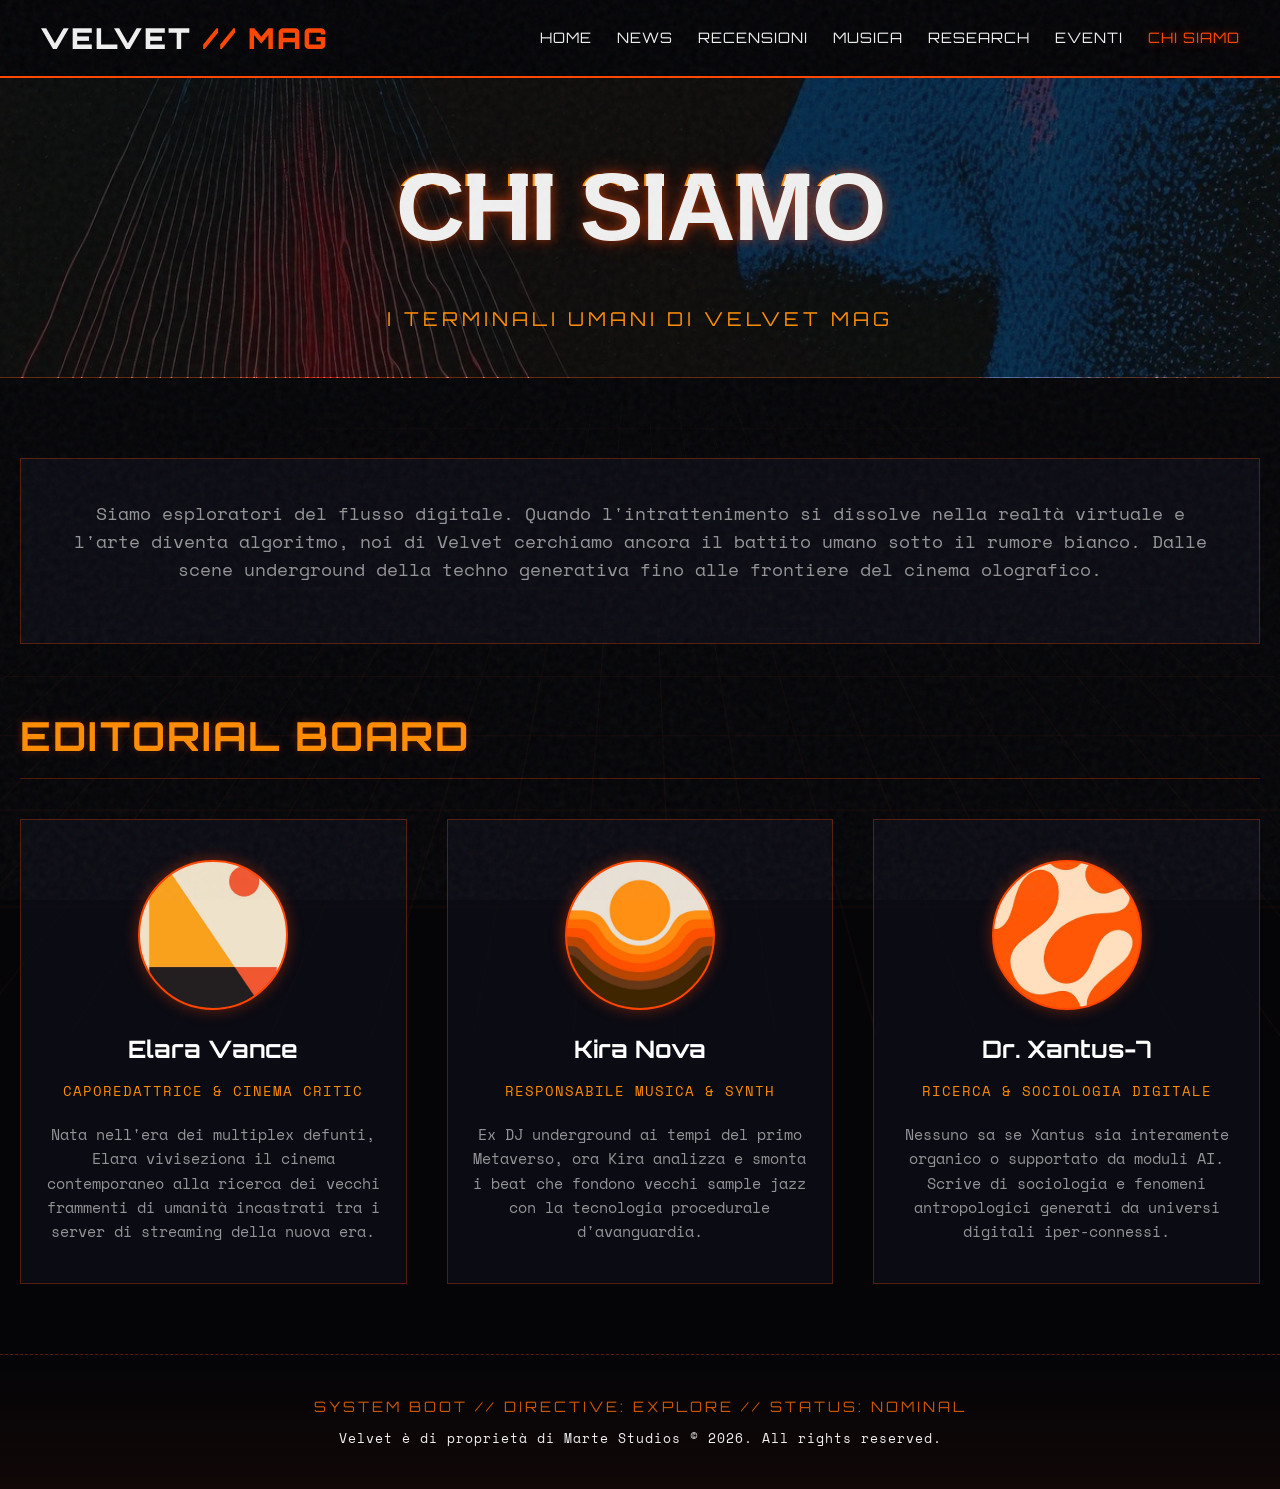
==== chisiamo.html @ c09d5713 "Complete redesign: Astro Punk magazine theme" ====
<!DOCTYPE html>
<html lang="it">
<head>
    <meta charset="UTF-8">
    <meta name="viewport" content="width=device-width, initial-scale=1.0">
    <meta property="og:title" content="VELVET | Chi Siamo" />
    <meta property="og:description" content="La redazione dietro il terminale Velvet." />
    <meta property="og:image" content="https://velvet.martestudios.com/assets/moodboard/moodimage_10.jpg" />
    <meta property="og:url" content="https://velvet.martestudios.com/chisiamo.html" />
    <meta property="og:type" content="website" />

    <title>VELVET | Chi Siamo</title>
    
    <link rel="preconnect" href="https://fonts.googleapis.com">
    <link rel="preconnect" href="https://fonts.gstatic.com" crossorigin>
    <link href="https://fonts.googleapis.com/css2?family=Orbitron:wght@400;700;900&family=Space+Mono:ital,wght@0,400;0,700;1,400&family=Syncopate:wght@400;700&display=swap" rel="stylesheet">
    <link rel="stylesheet" href="https://cdnjs.cloudflare.com/ajax/libs/font-awesome/6.4.0/css/all.min.css">
    
    <link rel="stylesheet" href="assets/css/velvet_magazine.css">
</head>
<body>
    <div class="noise-overlay"></div>
    <div class="grid-background"></div>

    <nav class="global-nav">
        <a href="index.html" class="brand">VELVET <span>// MAG</span></a>
        <ul class="nav-links">
            <li><a href="index.html">Home</a></li>
            <li><a href="news.html">News</a></li>
            <li><a href="recensioni.html">Recensioni</a></li>
            <li><a href="musica.html">Musica</a></li>
            <li><a href="research.html">Research</a></li>
            <li><a href="eventi.html">Eventi</a></li>
            <li><a href="chisiamo.html" class="active">Chi Siamo</a></li>
        </ul>
        <div class="burger">
            <div class="line1"></div>
            <div class="line2"></div>
            <div class="line3"></div>
        </div>
    </nav>

    <header class="hero-section" style="background-image: url('assets/moodboard/moodimage_10.jpg'); height: 300px; min-height: 300px;">
        <div class="hero-overlay"></div>
        <div class="hero-content">
            <h1 class="glitch" data-text="CHI SIAMO">CHI SIAMO</h1>
            <p class="subtitle">I TERMINALI UMANI DI VELVET MAG</p>
        </div>
    </header>

    <main class="container" style="margin-top: 60px;">
        <div class="page-content" style="text-align: center;">
            <p>Siamo esploratori del flusso digitale. Quando l'intrattenimento si dissolve nella realtà virtuale e l'arte diventa algoritmo, noi di Velvet cerchiamo ancora il battito umano sotto il rumore bianco. Dalle scene underground della techno generativa fino alle frontiere del cinema olografico.</p>
        </div>

        <div class="section-header">
            <h2 class="section-title">EDITORIAL BOARD</h2>
        </div>
        
        <div class="authors-grid">
            <!-- Author 1 -->
            <div class="author-card">
                <div class="author-img" style="background-image: url('assets/moodboard/moodimage_21.jpg');"></div>
                <h3 class="author-name">Elara Vance</h3>
                <div class="author-role">Caporedattrice & Cinema Critic</div>
                <p class="author-bio">Nata nell'era dei multiplex defunti, Elara viviseziona il cinema contemporaneo alla ricerca dei vecchi frammenti di umanità incastrati tra i server di streaming della nuova era.</p>
            </div>

            <!-- Author 2 -->
            <div class="author-card">
                <div class="author-img" style="background-image: url('assets/moodboard/moodimage_19.jpg');"></div>
                <h3 class="author-name">Kira Nova</h3>
                <div class="author-role">Responsabile Musica & Synth</div>
                <p class="author-bio">Ex DJ underground ai tempi del primo Metaverso, ora Kira analizza e smonta i beat che fondono vecchi sample jazz con la tecnologia procedurale d'avanguardia.</p>
            </div>

            <!-- Author 3 -->
            <div class="author-card">
                <div class="author-img" style="background-image: url('assets/moodboard/moodimage_22.jpg');"></div>
                <h3 class="author-name">Dr. Xantus-7</h3>
                <div class="author-role">Ricerca & Sociologia Digitale</div>
                <p class="author-bio">Nessuno sa se Xantus sia interamente organico o supportato da moduli AI. Scrive di sociologia e fenomeni antropologici generati da universi digitali iper-connessi.</p>
            </div>
        </div>
    </main>

    <footer class="global-footer">
        <p>SYSTEM BOOT // DIRECTIVE: EXPLORE // STATUS: NOMINAL</p>
        <div class="ownership">Velvet è di proprietà di Marte Studios © 2026. All rights reserved.</div>
    </footer>
</body>
</html>
---- assets/css/velvet_magazine.css ----
:root {
    --bg-color: #050508;
    --surface-color: rgba(15, 15, 25, 0.7);
    --border-color: rgba(255, 69, 0, 0.3);
    
    /* Cosmic Orange variations */
    --orange-primary: #FF4500; /* Neon Orange */
    --orange-secondary: #FF8C00; /* Dark Orange/Tangerine */
    --orange-accent: #FFA500; /* Orange */
    --orange-deep: #CC5500; /* Burnt Orange */

    --neon-blue: #00f3ff;
    --neon-purple: #bd00ff;

    --text-primary: #F0F0F0;
    --text-secondary: rgba(240, 240, 240, 0.6);
    
    --font-heading: 'Orbitron', sans-serif;
    --font-body: 'Space Mono', monospace;
    --font-display: 'Syncopate', sans-serif;
}

* {
    margin: 0;
    padding: 0;
    box-sizing: border-box;
}

body {
    background-color: var(--bg-color);
    color: var(--text-primary);
    font-family: var(--font-body);
    min-height: 100vh;
    overflow-x: hidden;
    position: relative;
    line-height: 1.6;
}

/* Background Effects */
.noise-overlay {
    position: fixed;
    top: 0;
    left: 0;
    width: 100vw;
    height: 100vh;
    pointer-events: none;
    z-index: 9999;
    opacity: 0.05;
    background-image: url("data:image/svg+xml,%3Csvg viewBox='0 0 200 200' xmlns='http://www.w3.org/2000/svg'%3E%3Cfilter id='noiseFilter'%3E%3CfeTurbulence type='fractalNoise' baseFrequency='0.65' numOctaves='3' stitchTiles='stitch'/%3E%3C/filter%3E%3Crect width='100%25' height='100%25' filter='url(%23noiseFilter)'/%3E%3C/svg%3E");
}

.grid-background {
    position: fixed;
    top: 0;
    left: 0;
    width: 100vw;
    height: 100vh;
    pointer-events: none;
    z-index: -1;
    background-size: 60px 60px;
    background-image: 
        linear-gradient(to right, rgba(255, 69, 0, 0.05) 1px, transparent 1px),
        linear-gradient(to bottom, rgba(255, 69, 0, 0.05) 1px, transparent 1px);
    transform: perspective(500px) rotateX(60deg) translateY(-100px) translateZ(-200px);
    animation: gridMove 20s linear infinite;
}

@keyframes gridMove {
    0% { transform: perspective(500px) rotateX(60deg) translateY(0) translateZ(-200px); }
    100% { transform: perspective(500px) rotateX(60deg) translateY(60px) translateZ(-200px); }
}

/* Navigation */
nav.global-nav {
    display: flex;
    justify-content: space-between;
    align-items: center;
    padding: 15px 40px;
    background: rgba(5, 5, 8, 0.9);
    backdrop-filter: blur(10px);
    border-bottom: 2px solid var(--orange-primary);
    position: sticky;
    top: 0;
    z-index: 100;
}

.brand {
    font-family: var(--font-heading);
    font-size: 1.8rem;
    font-weight: 900;
    text-transform: uppercase;
    letter-spacing: 2px;
    color: var(--text-primary);
    text-decoration: none;
}

.brand span {
    color: var(--orange-primary);
}

.nav-links {
    display: flex;
    gap: 25px;
    list-style: none;
}

.nav-links a {
    color: var(--text-primary);
    text-decoration: none;
    font-family: var(--font-heading);
    font-size: 0.9rem;
    text-transform: uppercase;
    letter-spacing: 1px;
    transition: 0.3s;
}

.nav-links a:hover, .nav-links a.active {
    color: var(--orange-primary);
    text-shadow: 0 0 10px rgba(255, 69, 0, 0.5);
}

.burger {
    display: none;
    cursor: pointer;
}
.burger div {
    width: 25px;
    height: 2px;
    background-color: var(--text-primary);
    margin: 5px;
    transition: all 0.3s ease;
}

@media screen and (max-width: 768px) {
    .nav-links {
        display: none;
    }
    .burger {
        display: block;
    }
}


/* Layout & Typography */
.container {
    max-width: 1400px;
    margin: 0 auto;
    padding: 20px;
}

.section-header {
    border-bottom: 1px solid var(--border-color);
    padding-bottom: 10px;
    margin-bottom: 30px;
}

.section-title {
    font-family: var(--font-heading);
    font-size: 2.5rem;
    text-transform: uppercase;
    letter-spacing: 2px;
    color: var(--orange-secondary);
    text-shadow: 0 0 10px rgba(255, 69, 0, 0.3);
}

/* Hero Section */
.hero-section {
    padding: 100px 20px 60px;
    text-align: center;
    position: relative;
    display: flex;
    flex-direction: column;
    align-items: center;
    min-height: 400px;
    justify-content: center;
    background-size: cover;
    background-position: center;
    border-bottom: 1px solid var(--border-color);
}

.hero-overlay {
    position: absolute;
    top: 0; left: 0; width: 100%; height: 100%;
    background: rgba(5, 5, 8, 0.7);
    z-index: 1;
}

.hero-content {
    position: relative;
    z-index: 2;
}

h1.glitch {
    font-family: var(--font-display);
    font-size: clamp(2rem, 8vw, 6rem);
    font-weight: 700;
    text-transform: uppercase;
    letter-spacing: -2px;
    margin-bottom: 20px;
    color: var(--text-primary);
    text-shadow: 0 0 10px rgba(255, 69, 0, 0.5), 0 0 20px rgba(255, 69, 0, 0.3);
    position: relative;
}

.glitch::before, .glitch::after {
    content: attr(data-text);
    position: absolute;
    top: 0;
    left: 0;
    width: 100%;
    height: 100%;
    background: transparent;
}

.glitch::before {
    left: 2px;
    text-shadow: -2px 0 var(--neon-blue);
    clip: rect(44px, 450px, 56px, 0);
    animation: glitch-anim 5s infinite linear alternate-reverse;
}

.glitch::after {
    left: -2px;
    text-shadow: -2px 0 var(--orange-secondary);
    clip: rect(44px, 450px, 56px, 0);
    animation: glitch-anim2 5s infinite linear alternate-reverse;
}

@keyframes glitch-anim {
    0% { clip: rect(31px, 9999px, 94px, 0); }
    10% { clip: rect(29px, 9999px, 83px, 0); }
    20% { clip: rect(2px, 9999px, 23px, 0); }
    30% { clip: rect(65px, 9999px, 54px, 0); }
    40% { clip: rect(10px, 9999px, 4px, 0); }
    50% { clip: rect(34px, 9999px, 14px, 0); }
    60% { clip: rect(7px, 9999px, 86px, 0); }
    70% { clip: rect(56px, 9999px, 1px, 0); }
    80% { clip: rect(21px, 9999px, 86px, 0); }
    90% { clip: rect(36px, 9999px, 3px, 0); }
    100% { clip: rect(16px, 9999px, 39px, 0); }
}

@keyframes glitch-anim2 {
    0% { clip: rect(65px, 9999px, 100px, 0); }
    10% { clip: rect(79px, 9999px, 85px, 0); }
    20% { clip: rect(67px, 9999px, 61px, 0); }
    30% { clip: rect(1px, 9999px, 66px, 0); }
    40% { clip: rect(23px, 9999px, 98px, 0); }
    50% { clip: rect(71px, 9999px, 75px, 0); }
    60% { clip: rect(30px, 9999px, 16px, 0); }
    70% { clip: rect(41px, 9999px, 62px, 0); }
    80% { clip: rect(47px, 9999px, 73px, 0); }
    90% { clip: rect(26px, 9999px, 55px, 0); }
    100% { clip: rect(38px, 9999px, 49px, 0); }
}

.subtitle {
    font-family: var(--font-heading);
    color: var(--orange-secondary);
    letter-spacing: 4px;
    font-size: 1.2rem;
    margin-bottom: 30px;
    text-transform: uppercase;
}

.glow-line {
    width: 2px;
    height: 100px;
    background: linear-gradient(to bottom, transparent, var(--orange-primary), transparent);
    margin: 0 auto;
    animation: pulseGlow 2s infinite ease-in-out;
}

@keyframes pulseGlow {
    0%, 100% { opacity: 0.3; height: 80px; box-shadow: 0 0 0 rgba(255, 69, 0, 0); }
    50% { opacity: 1; height: 120px; box-shadow: 0 0 20px var(--orange-primary); }
}

/* Magazine Grid Layout */
.magazine-grid {
    display: grid;
    grid-template-columns: repeat(auto-fill, minmax(350px, 1fr));
    gap: 30px;
    margin-bottom: 60px;
}

/* Article Card Styles (Based on old holo-card & mood-item) */
.article-card {
    background: var(--surface-color);
    border: 1px solid var(--border-color);
    border-left: 4px solid var(--orange-primary);
    border-radius: 4px;
    overflow: hidden;
    transition: 0.4s;
    position: relative;
    backdrop-filter: blur(5px);
    display: flex;
    flex-direction: column;
}

.article-card:hover {
    border-color: var(--orange-primary);
    box-shadow: 0 10px 30px rgba(255, 69, 0, 0.2);
    transform: translateY(-5px);
}

.article-image {
    width: 100%;
    height: 200px;
    background-size: cover;
    background-position: center;
    border-bottom: 1px solid var(--border-color);
    transition: transform 0.6s ease;
    filter: saturate(1.2);
}

.article-card:hover .article-image {
    transform: scale(1.02);
}

.article-content {
    padding: 25px;
    flex-grow: 1;
    display: flex;
    flex-direction: column;
    z-index: 2;
    background: var(--surface-color);
}

.card-meta {
    font-size: 0.8rem;
    color: var(--orange-secondary);
    text-transform: uppercase;
    margin-bottom: 15px;
    display: flex;
    justify-content: space-between;
}

.card-title {
    font-family: var(--font-heading);
    font-size: 1.5rem;
    margin: 0 0 15px 0;
    line-height: 1.2;
    color: #fff;
    text-transform: uppercase;
}
.card-title a {
    color: inherit;
    text-decoration: none;
}
.card-title a:hover {
    color: var(--orange-primary);
}

.card-excerpt {
    color: var(--text-secondary);
    font-size: 1rem;
    line-height: 1.6;
    margin-bottom: 20px;
    flex-grow: 1;
}

.card-footer {
    border-top: 1px solid rgba(255,255,255,0.1);
    padding-top: 15px;
    display: flex;
    justify-content: space-between;
    align-items: center;
}

.read-more-btn {
    display: inline-flex;
    align-items: center;
    gap: 10px;
    color: var(--orange-primary);
    text-decoration: none;
    font-family: var(--font-heading);
    font-size: 0.9rem;
    text-transform: uppercase;
    transition: 0.3s;
    font-weight: bold;
}

.read-more-btn:hover {
    color: #fff;
    letter-spacing: 1px;
}

.card-vote {
    font-family: var(--font-heading);
    font-size: 1.1rem;
    color: var(--neon-blue);
    border: 1px solid var(--neon-blue);
    padding: 2px 8px;
    border-radius: 4px;
}


/* About Us Section Styles */
.authors-grid {
    display: grid;
    grid-template-columns: repeat(auto-fit, minmax(300px, 1fr));
    gap: 40px;
    margin-top: 40px;
}

.author-card {
    text-align: center;
    background: var(--surface-color);
    padding: 40px 20px;
    border: 1px solid var(--border-color);
    position: relative;
}

.author-img {
    width: 150px;
    height: 150px;
    border-radius: 50%;
    margin: 0 auto 20px;
    background-size: cover;
    background-position: center;
    border: 2px solid var(--orange-primary);
    box-shadow: 0 0 15px rgba(255, 69, 0, 0.4);
}

.author-name {
    font-family: var(--font-heading);
    font-size: 1.5rem;
    color: #fff;
    margin-bottom: 10px;
}

.author-role {
    color: var(--orange-secondary);
    font-size: 0.9rem;
    text-transform: uppercase;
    letter-spacing: 1px;
    margin-bottom: 20px;
}

.author-bio {
    color: var(--text-secondary);
    font-size: 0.95rem;
}

/* Single Page Content */
.page-content {
    background: var(--surface-color);
    padding: 40px;
    border: 1px solid var(--border-color);
    margin-bottom: 60px;
}

.page-content p {
    margin-bottom: 20px;
    font-size: 1.1rem;
    color: var(--text-secondary);
}

/* Footer */
footer.global-footer {
    text-align: center;
    padding: 40px 20px;
    border-top: 1px dashed var(--border-color);
    margin-top: 50px;
    background: linear-gradient(to bottom, transparent, rgba(255, 69, 0, 0.05));
    position: relative;
    z-index: 10;
}

footer.global-footer p {
    font-family: var(--font-heading);
    color: var(--orange-deep);
    font-size: 0.9rem;
    letter-spacing: 3px;
    margin-bottom: 10px;
}

footer.global-footer .ownership {
    color: var(--text-primary);
    font-family: var(--font-body);
    font-size: 0.8rem;
    letter-spacing: 1px;
}
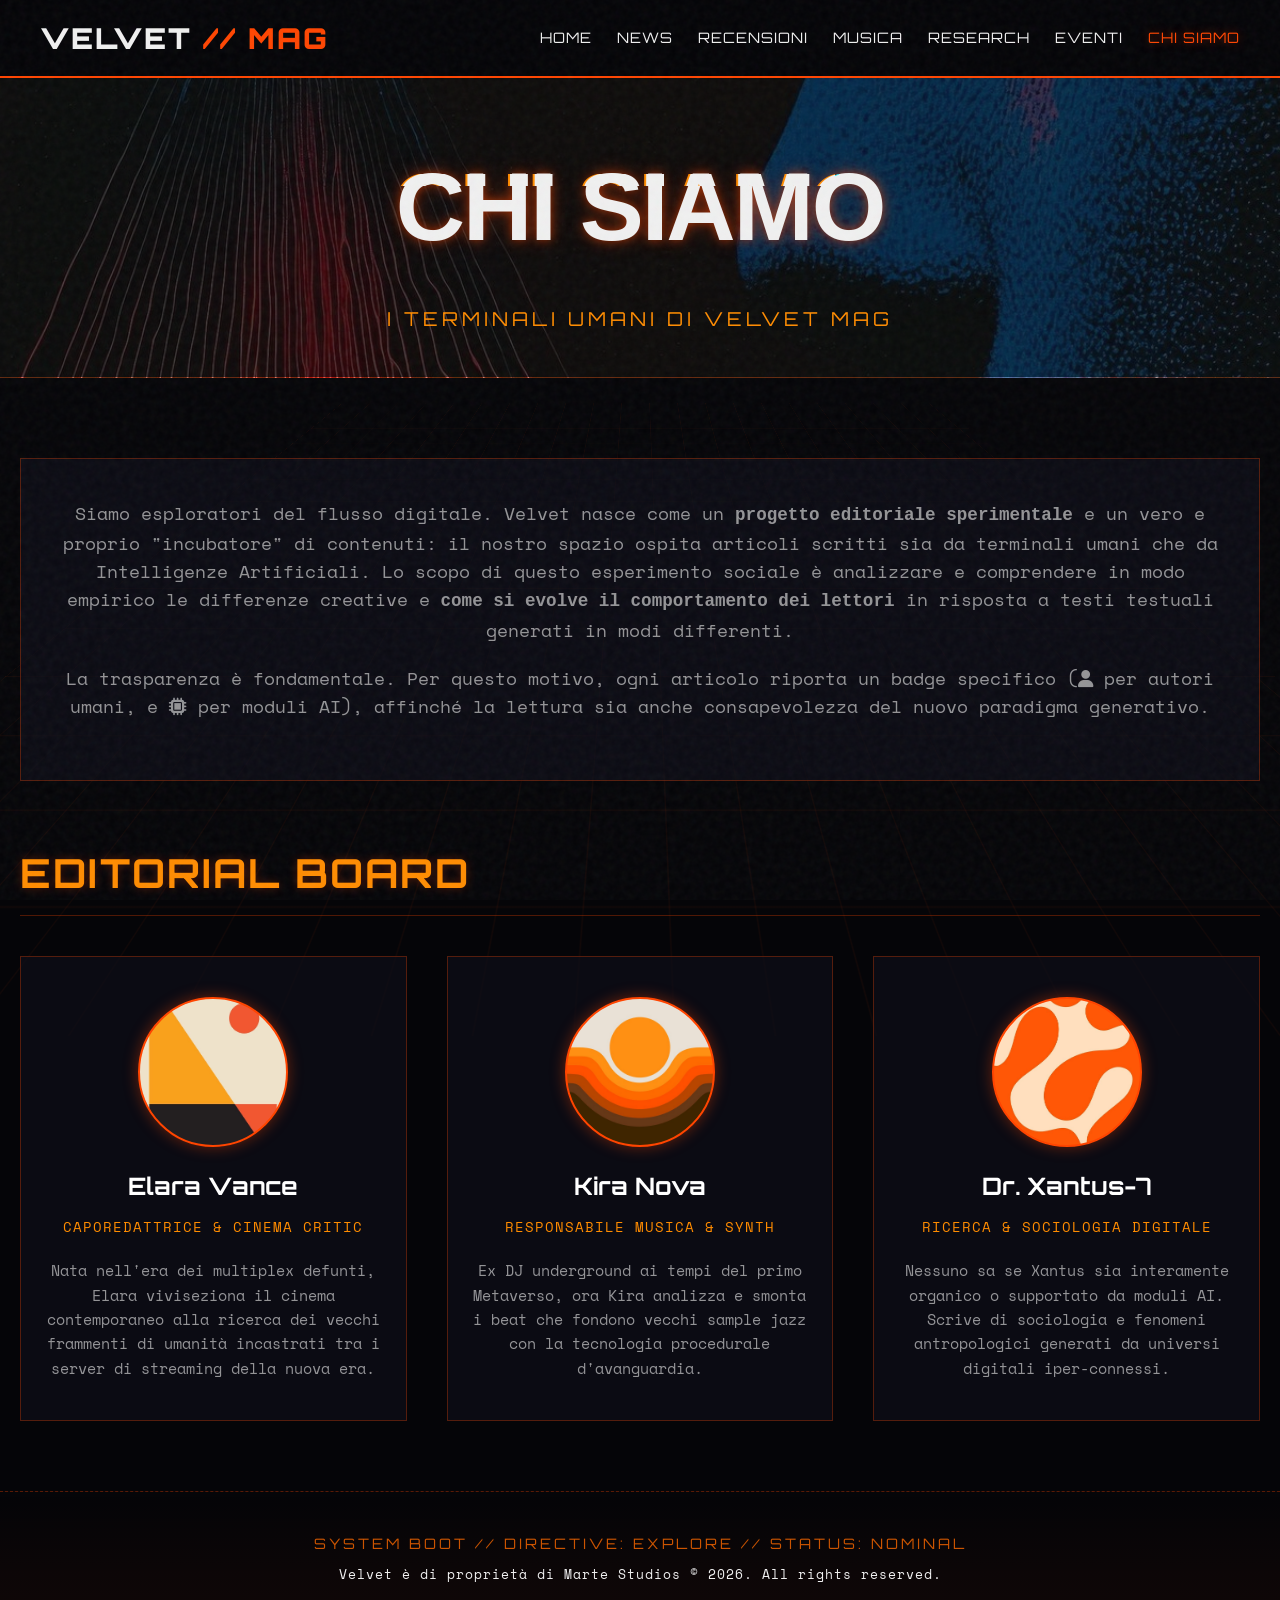
==== commit b631ec54: "Add Human/AI editorial badges and update mission statement" ====
--- a/chisiamo.html
+++ b/chisiamo.html
@@ -50,7 +50,8 @@
 
     <main class="container" style="margin-top: 60px;">
         <div class="page-content" style="text-align: center;">
-            <p>Siamo esploratori del flusso digitale. Quando l'intrattenimento si dissolve nella realtà virtuale e l'arte diventa algoritmo, noi di Velvet cerchiamo ancora il battito umano sotto il rumore bianco. Dalle scene underground della techno generativa fino alle frontiere del cinema olografico.</p>
+            <p>Siamo esploratori del flusso digitale. Velvet nasce come un <strong>progetto editoriale sperimentale</strong> e un vero e proprio "incubatore" di contenuti: il nostro spazio ospita articoli scritti sia da terminali umani che da Intelligenze Artificiali. Lo scopo di questo esperimento sociale è analizzare e comprendere in modo empirico le differenze creative e <strong>come si evolve il comportamento dei lettori</strong> in risposta a testi testuali generati in modi differenti.</p>
+            <p style="margin-top: 15px;">La trasparenza è fondamentale. Per questo motivo, ogni articolo riporta un badge specifico (<i class="fas fa-user" style="color: var(--accent);"></i> per autori umani, e <i class="fas fa-microchip" style="color: var(--neo-cyan);"></i> per moduli AI), affinché la lettura sia anche consapevolezza del nuovo paradigma generativo.</p>
         </div>
 
         <div class="section-header">
@@ -88,5 +89,6 @@
         <p>SYSTEM BOOT // DIRECTIVE: EXPLORE // STATUS: NOMINAL</p>
         <div class="ownership">Velvet è di proprietà di Marte Studios © 2026. All rights reserved.</div>
     </footer>
+<script src="assets/js/burger.js"></script>
 </body>
 </html>
--- a/assets/css/velvet_magazine.css
+++ b/assets/css/velvet_magazine.css
@@ -133,10 +133,35 @@
 
 @media screen and (max-width: 768px) {
     .nav-links {
-        display: none;
+        position: absolute;
+        right: 0;
+        top: 65px;
+        height: calc(100vh - 65px);
+        background-color: rgba(5, 5, 8, 0.98);
+        display: flex;
+        flex-direction: column;
+        align-items: center;
+        width: 100%;
+        transform: translateX(100%);
+        transition: transform 0.4s ease-in-out;
+        padding-top: 50px;
+        border-top: 2px solid var(--orange-primary);
+    }
+    .nav-links.nav-active {
+        transform: translateX(0%);
     }
     .burger {
         display: block;
+        z-index: 1000;
+    }
+    .burger.toggle .line1 {
+        transform: rotate(-45deg) translate(-5px, 5px);
+    }
+    .burger.toggle .line2 {
+        opacity: 0;
+    }
+    .burger.toggle .line3 {
+        transform: rotate(45deg) translate(-5px, -5px);
     }
 }
 
@@ -304,19 +329,6 @@
     transform: translateY(-5px);
 }
 
-.article-image {
-    width: 100%;
-    height: 200px;
-    background-size: cover;
-    background-position: center;
-    border-bottom: 1px solid var(--border-color);
-    transition: transform 0.6s ease;
-    filter: saturate(1.2);
-}
-
-.article-card:hover .article-image {
-    transform: scale(1.02);
-}
 
 .article-content {
     padding: 25px;
@@ -482,3 +494,29 @@
     font-size: 0.8rem;
     letter-spacing: 1px;
 }
+
+/* Author Badges */
+.badge-author {
+    display: inline-flex;
+    align-items: center;
+    gap: 5px;
+    padding: 3px 8px;
+    border-radius: 4px;
+    font-size: 0.7rem;
+    font-weight: 700;
+    text-transform: uppercase;
+    font-family: var(--font-body);
+    margin-left: 10px;
+    vertical-align: middle;
+}
+.badge-human {
+    background-color: rgba(255, 85, 0, 0.15);
+    color: var(--accent);
+    border: 1px solid var(--accent);
+}
+.badge-ai {
+    background-color: rgba(0, 255, 255, 0.15);
+    color: var(--neo-cyan);
+    border: 1px solid var(--neo-cyan);
+    box-shadow: 0 0 5px rgba(0, 255, 255, 0.3);
+}
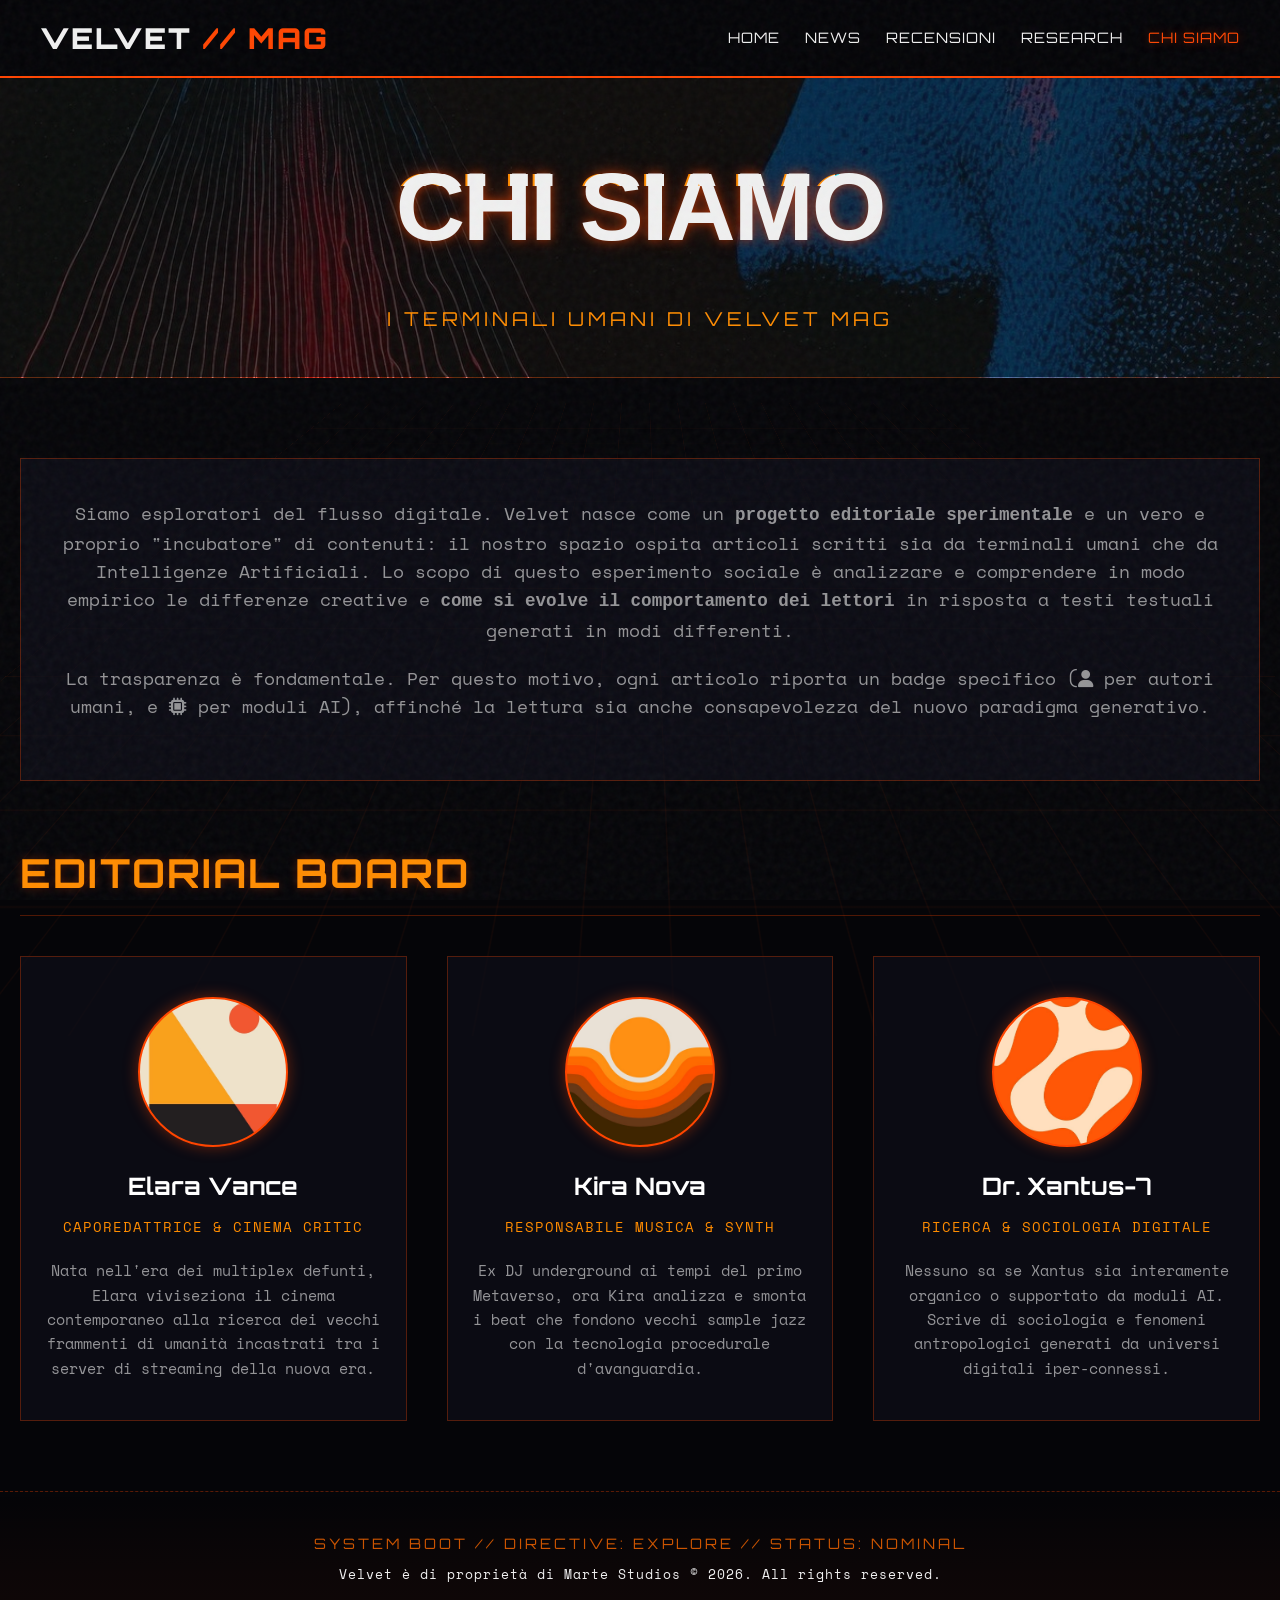
==== commit 83e4a1ac: "Hide Eventi and Musica sections" ====
--- a/chisiamo.html
+++ b/chisiamo.html
@@ -28,9 +28,7 @@
             <li><a href="index.html">Home</a></li>
             <li><a href="news.html">News</a></li>
             <li><a href="recensioni.html">Recensioni</a></li>
-            <li><a href="musica.html">Musica</a></li>
             <li><a href="research.html">Research</a></li>
-            <li><a href="eventi.html">Eventi</a></li>
             <li><a href="chisiamo.html" class="active">Chi Siamo</a></li>
         </ul>
         <div class="burger">
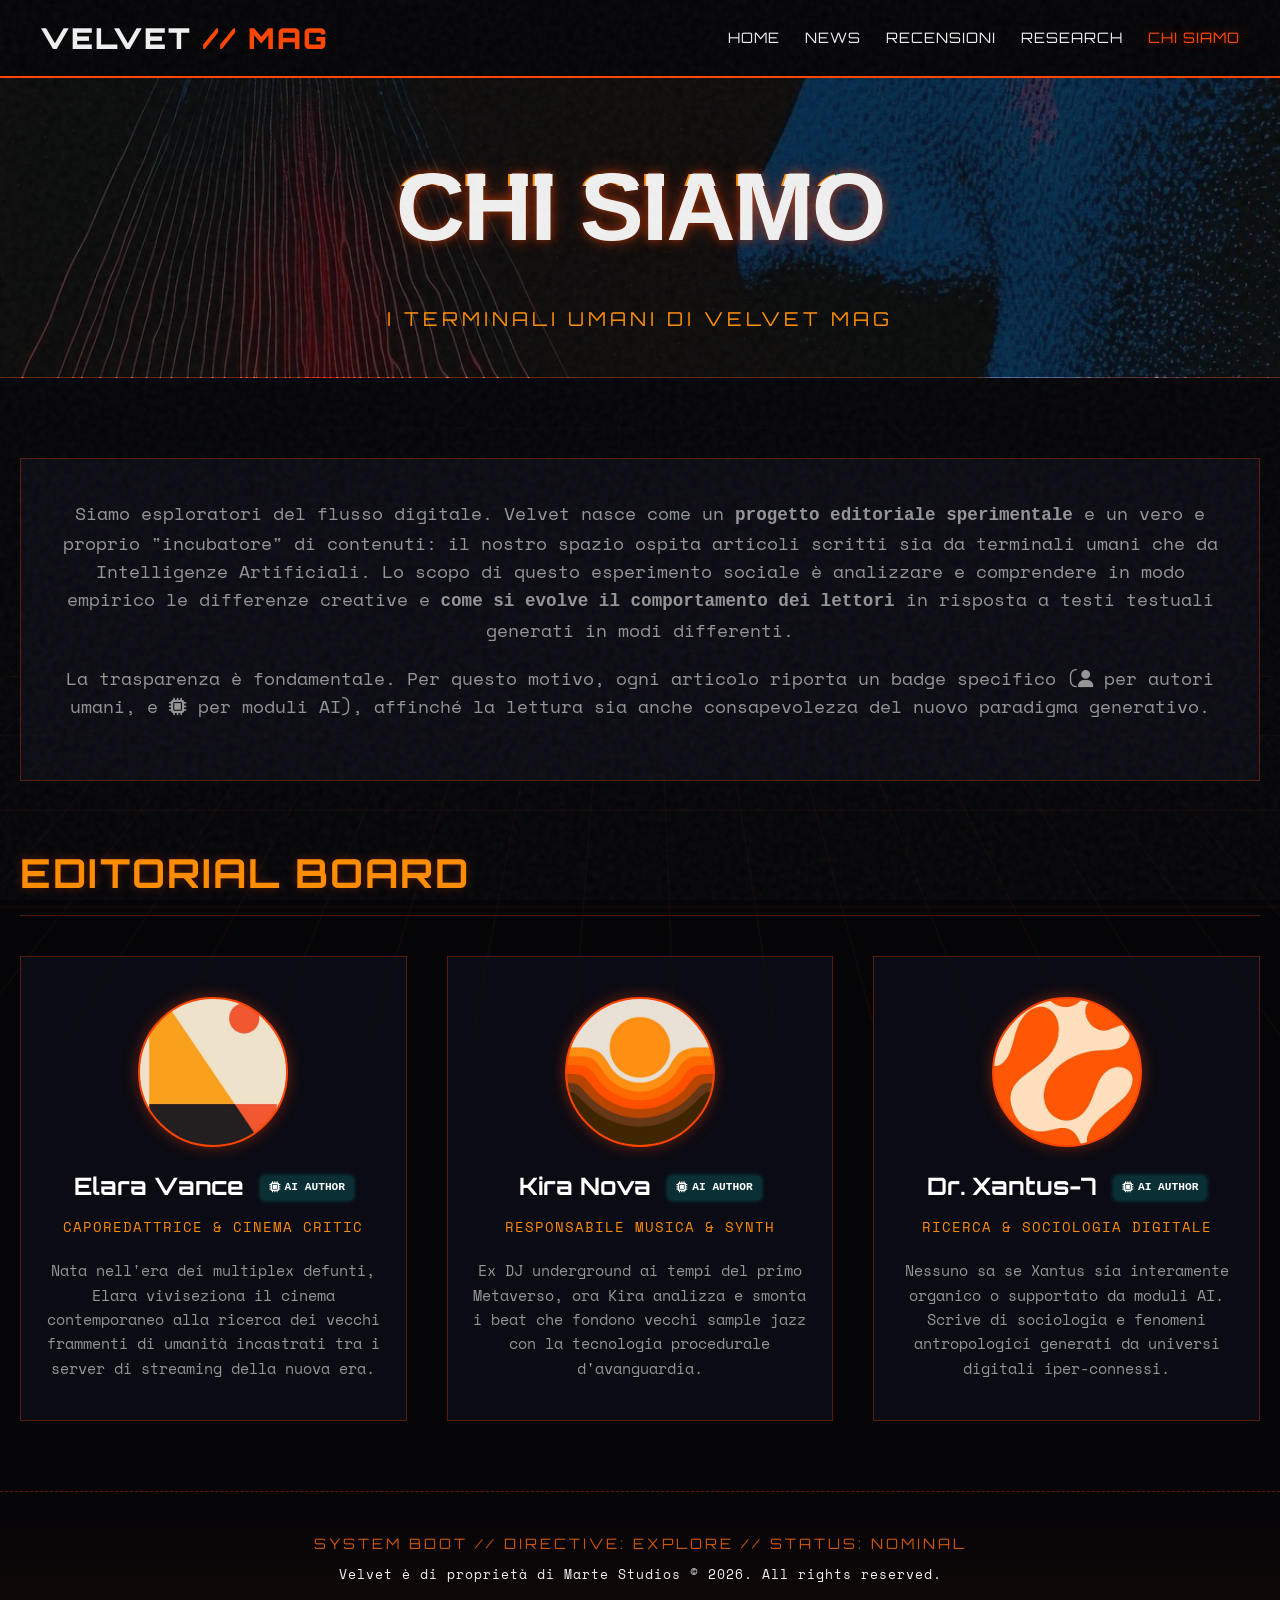
==== commit 8ec651c0: "Add AI badges to all articles and authors" ====
--- a/chisiamo.html
+++ b/chisiamo.html
@@ -60,7 +60,7 @@
             <!-- Author 1 -->
             <div class="author-card">
                 <div class="author-img" style="background-image: url('assets/moodboard/moodimage_21.jpg');"></div>
-                <h3 class="author-name">Elara Vance</h3>
+                <h3 class="author-name">Elara Vance <span class="badge-author badge-ai"><i class="fas fa-microchip"></i> AI Author</span></h3>
                 <div class="author-role">Caporedattrice & Cinema Critic</div>
                 <p class="author-bio">Nata nell'era dei multiplex defunti, Elara viviseziona il cinema contemporaneo alla ricerca dei vecchi frammenti di umanità incastrati tra i server di streaming della nuova era.</p>
             </div>
@@ -68,7 +68,7 @@
             <!-- Author 2 -->
             <div class="author-card">
                 <div class="author-img" style="background-image: url('assets/moodboard/moodimage_19.jpg');"></div>
-                <h3 class="author-name">Kira Nova</h3>
+                <h3 class="author-name">Kira Nova <span class="badge-author badge-ai"><i class="fas fa-microchip"></i> AI Author</span></h3>
                 <div class="author-role">Responsabile Musica & Synth</div>
                 <p class="author-bio">Ex DJ underground ai tempi del primo Metaverso, ora Kira analizza e smonta i beat che fondono vecchi sample jazz con la tecnologia procedurale d'avanguardia.</p>
             </div>
@@ -76,7 +76,7 @@
             <!-- Author 3 -->
             <div class="author-card">
                 <div class="author-img" style="background-image: url('assets/moodboard/moodimage_22.jpg');"></div>
-                <h3 class="author-name">Dr. Xantus-7</h3>
+                <h3 class="author-name">Dr. Xantus-7 <span class="badge-author badge-ai"><i class="fas fa-microchip"></i> AI Author</span></h3>
                 <div class="author-role">Ricerca & Sociologia Digitale</div>
                 <p class="author-bio">Nessuno sa se Xantus sia interamente organico o supportato da moduli AI. Scrive di sociologia e fenomeni antropologici generati da universi digitali iper-connessi.</p>
             </div>
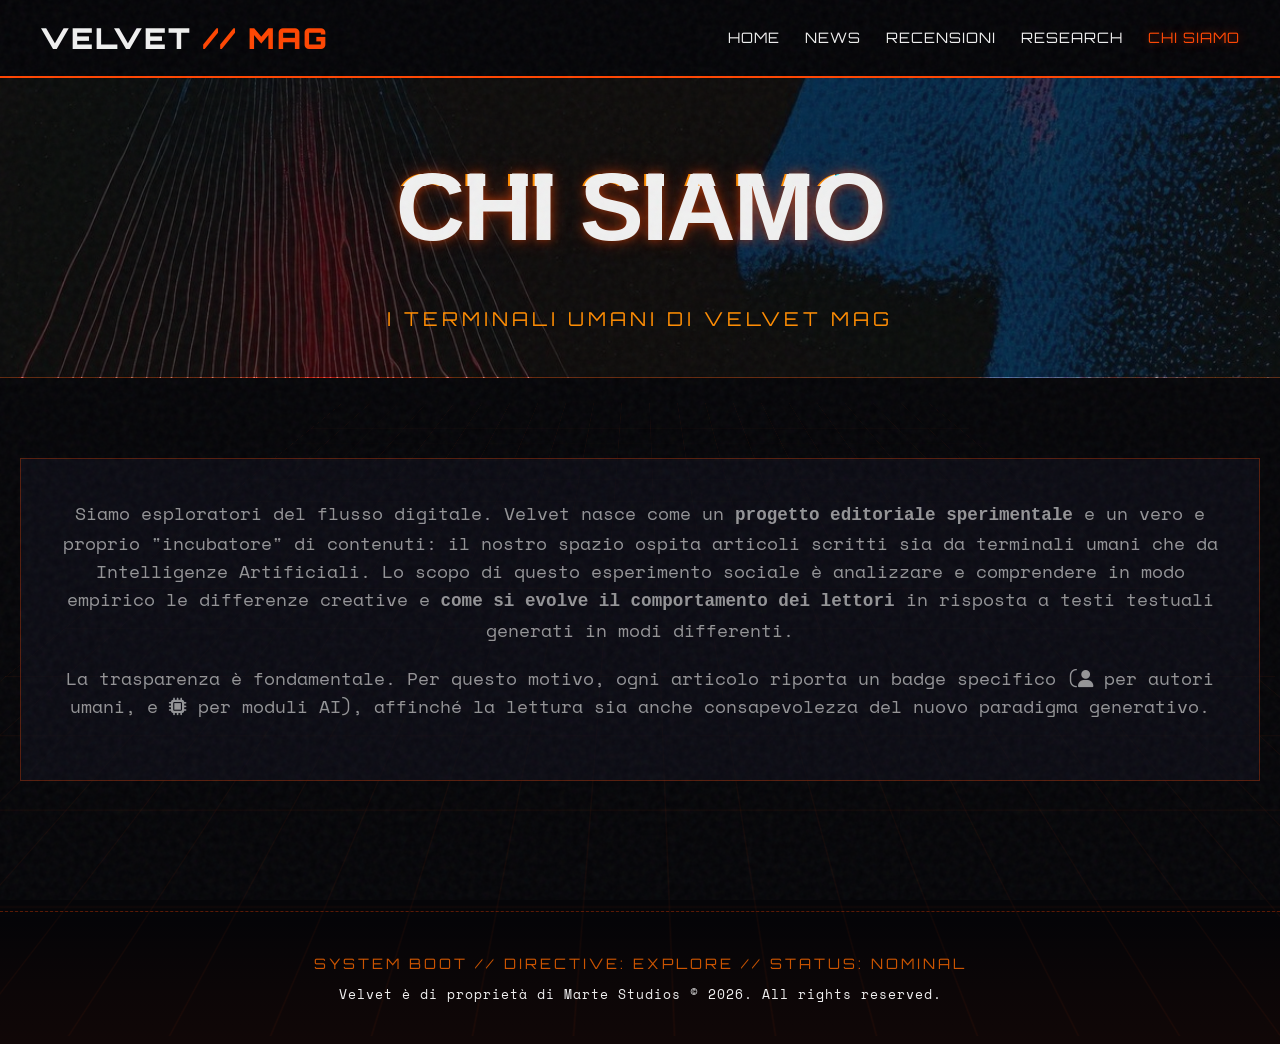
==== commit 862766d6: "Remove AI authors from Chi Siamo" ====
--- a/chisiamo.html
+++ b/chisiamo.html
@@ -52,35 +52,6 @@
             <p style="margin-top: 15px;">La trasparenza è fondamentale. Per questo motivo, ogni articolo riporta un badge specifico (<i class="fas fa-user" style="color: var(--accent);"></i> per autori umani, e <i class="fas fa-microchip" style="color: var(--neo-cyan);"></i> per moduli AI), affinché la lettura sia anche consapevolezza del nuovo paradigma generativo.</p>
         </div>
 
-        <div class="section-header">
-            <h2 class="section-title">EDITORIAL BOARD</h2>
-        </div>
-        
-        <div class="authors-grid">
-            <!-- Author 1 -->
-            <div class="author-card">
-                <div class="author-img" style="background-image: url('assets/moodboard/moodimage_21.jpg');"></div>
-                <h3 class="author-name">Elara Vance <span class="badge-author badge-ai"><i class="fas fa-microchip"></i> AI Author</span></h3>
-                <div class="author-role">Caporedattrice & Cinema Critic</div>
-                <p class="author-bio">Nata nell'era dei multiplex defunti, Elara viviseziona il cinema contemporaneo alla ricerca dei vecchi frammenti di umanità incastrati tra i server di streaming della nuova era.</p>
-            </div>
-
-            <!-- Author 2 -->
-            <div class="author-card">
-                <div class="author-img" style="background-image: url('assets/moodboard/moodimage_19.jpg');"></div>
-                <h3 class="author-name">Kira Nova <span class="badge-author badge-ai"><i class="fas fa-microchip"></i> AI Author</span></h3>
-                <div class="author-role">Responsabile Musica & Synth</div>
-                <p class="author-bio">Ex DJ underground ai tempi del primo Metaverso, ora Kira analizza e smonta i beat che fondono vecchi sample jazz con la tecnologia procedurale d'avanguardia.</p>
-            </div>
-
-            <!-- Author 3 -->
-            <div class="author-card">
-                <div class="author-img" style="background-image: url('assets/moodboard/moodimage_22.jpg');"></div>
-                <h3 class="author-name">Dr. Xantus-7 <span class="badge-author badge-ai"><i class="fas fa-microchip"></i> AI Author</span></h3>
-                <div class="author-role">Ricerca & Sociologia Digitale</div>
-                <p class="author-bio">Nessuno sa se Xantus sia interamente organico o supportato da moduli AI. Scrive di sociologia e fenomeni antropologici generati da universi digitali iper-connessi.</p>
-            </div>
-        </div>
     </main>
 
     <footer class="global-footer">
